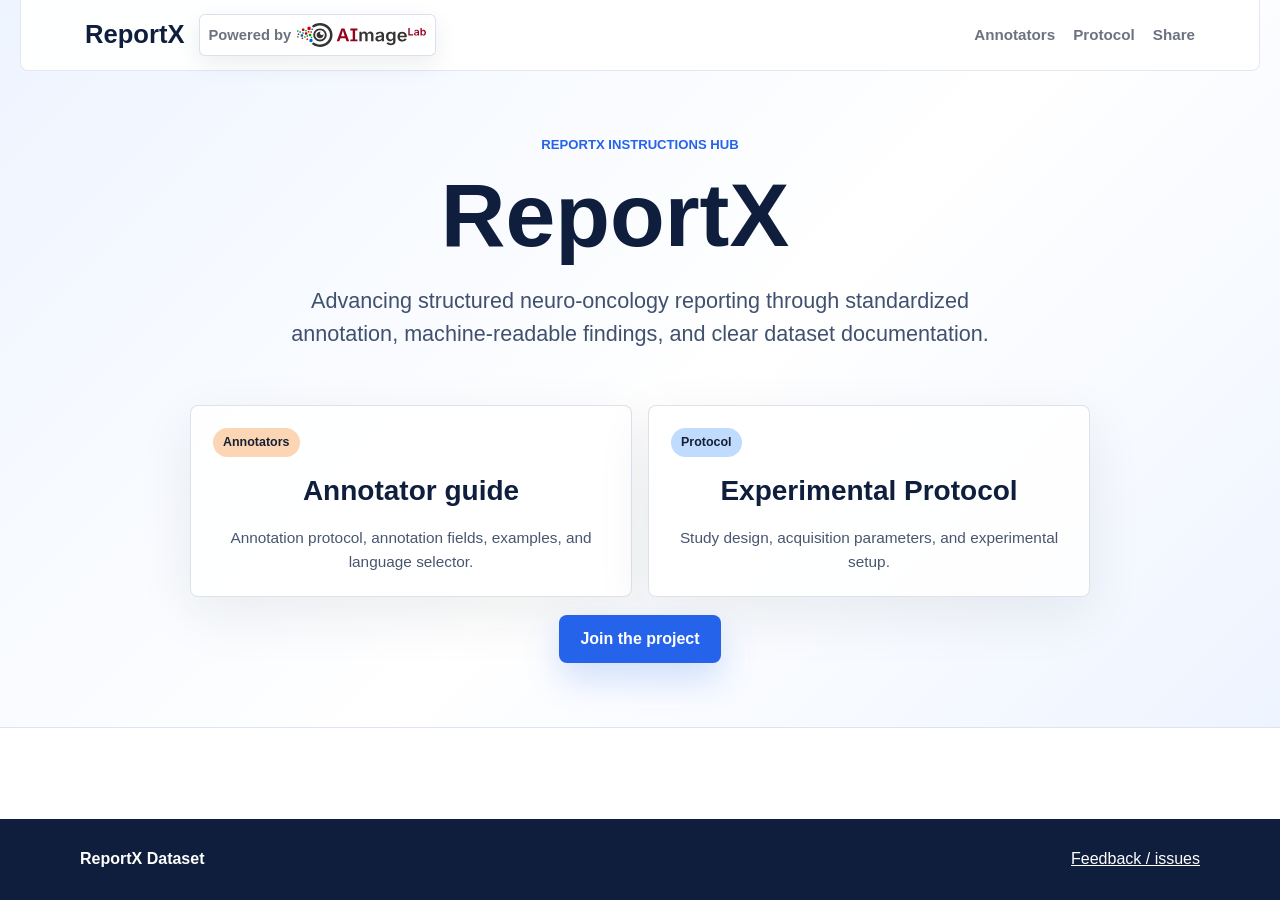
==== index.html @ 9350264a "minor fixes" ====
<!doctype html>
<html lang="en">
  <head>
    <meta charset="utf-8">
    <meta name="viewport" content="width=device-width, initial-scale=1">
    <title>ReportX Dataset Template</title>
    <meta
      name="description"
      content="Structured definition of ReportX dataset fields and annotation protocol."
    >
    <link rel="stylesheet" href="styles.css">
  </head>
  <body class="home">
    <header class="site-header">
      <nav class="topbar" aria-label="Primary navigation">
        <div class="brand-lockup">
          <a class="brand" href="index.html">ReportX</a>
          <a class="powered-by" href="https://aimagelab.unimore.it/" aria-label="Powered by AI Image Lab">
            <span>Powered by</span>
            <img src="assets/logo_full.svg" alt="AImageLab" class="aimagelab-logo">
          </a>
        </div>
        <div class="nav-links">
          <a href="clinicians.html">Annotators</a>
          <a href="#">Protocol</a>
          <button class="share-button" type="button" data-share-button>Share</button>
        </div>
      </nav>
      <section id="top" class="hero">
        <div class="hero-content">
          <div class="hero-copy">
            <p class="eyebrow">ReportX instructions hub</p>
          <h1>ReportX</h1>
          <p>
            Advancing structured neuro-oncology reporting through standardized
            annotation, machine-readable findings, and clear dataset documentation.
          </p>
            <div class="landing-links" aria-label="Documentation entry points">
              <a class="landing-card clinician-card" href="clinicians.html">
                <span class="card-kicker">Annotators</span>
                <strong>Annotator guide</strong>
                <span>Annotation protocol, annotation fields, examples, and language selector.</span>
              </a>
              <a class="landing-card protocol-card" href="#">
                <span class="card-kicker">Protocol</span>
                <strong>Experimental Protocol</strong>
                <span>Study design, acquisition parameters, and experimental setup.</span>
              </a>
            </div>
            <a class="join-button" href="join.html">Join the project</a>
          </div>
        </div>
      </section>
    </header>

    <main>
      <section id="dataset-release" class="section dataset-content">
        <div class="section-heading">
          <p class="eyebrow">Reference</p>
          <h2>Tumor Region Legend</h2>
        </div>
        <div class="table-wrap">
          <table>
            <thead>
              <tr>
                <th>Label</th>
                <th>Description</th>
              </tr>
            </thead>
            <tbody>
              <tr>
                <td><strong>ET</strong></td>
                <td>Enhancing Tumor</td>
              </tr>
              <tr>
                <td><strong>NETC</strong></td>
                <td>Non-Enhancing Tumor Core</td>
              </tr>
              <tr>
                <td><strong>ED</strong></td>
                <td>Edema</td>
              </tr>
              <tr>
                <td><strong>TC</strong></td>
                <td>Tumor Core, defined as ET + NETC</td>
              </tr>
              <tr>
                <td><strong>WT</strong></td>
                <td>Whole Tumor, defined as ET + NETC + ED</td>
              </tr>
            </tbody>
          </table>
        </div>
      </section>

      <section class="section dataset-content">
        <div class="section-heading">
          <p class="eyebrow">Template</p>
          <h2>Field Definitions</h2>
        </div>
        <div class="table-wrap wide-table">
          <table>
            <thead>
              <tr>
                <th>ID</th>
                <th>Name</th>
                <th>Description</th>
                <th>Assigned To</th>
              </tr>
            </thead>
            <tbody>
              <tr>
                <td>F001</td>
                <td>Tumor Center Region</td>
                <td>The tumor center is defined as the barycenter, or center of mass, of the TC region. The location of this point within the atlas is used to assign the corresponding anatomical region. To avoid cases in which the barycenter lies on a boundary, a spherical neighborhood with a radius equal to one tenth of the axial diameter is considered. The assigned region is then defined as the most prevalent region within this sphere.</td>
                <td><span class="badge machine">Machine</span></td>
              </tr>
              <tr>
                <td>F002</td>
                <td>Tumor Center Coordinates</td>
                <td>The coordinates of the barycenter are computed as the mean coordinates of all voxels in the TC region.</td>
                <td><span class="badge machine">Machine</span></td>
              </tr>
              <tr>
                <td>F003</td>
                <td>Side of Tumor Center</td>
                <td>Defined as the anatomical laterality of the tumor center based on the position of the TC barycenter relative to the brain midline, e.g., left, right, or midline.</td>
                <td><span class="badge machine">Machine</span><span class="badge clinician">Annotator</span></td>
              </tr>
              <tr>
                <td>F004</td>
                <td>Eloquent Brain Involvement</td>
                <td>Determined using the atlas, this field specifies which of the following eloquent functional areas are involved by the tumor: vision, motor, speech motor, and speech receptive.</td>
                <td><span class="badge machine">Machine</span></td>
              </tr>
              <tr>
                <td>F005</td>
                <td>Enhancement Quality</td>
                <td>Qualitative assessment of CET contrast enhancement, indicating whether enhancement is present and how pronounced it appears.</td>
                <td><span class="badge clinician">Annotator</span></td>
              </tr>
              <tr>
                <td>F006</td>
                <td>Proportion of ET</td>
                <td>Automatically derived from the segmentation mask using the formula: n. voxel<sub>ET</sub> / n. voxel<sub>WT</sub>.</td>
                <td><span class="badge machine">Machine</span></td>
              </tr>
              <tr>
                <td>F007</td>
                <td>Proportion of ED</td>
                <td>Automatically derived from the segmentation mask using the formula: n. voxel<sub>ED</sub> / n. voxel<sub>WT</sub>.</td>
                <td><span class="badge machine">Machine</span></td>
              </tr>
              <tr>
                <td>F008</td>
                <td>Proportion of NETC</td>
                <td>Automatically derived from the segmentation mask using the formula: n. voxel<sub>NETC</sub> / n. voxel<sub>WT</sub>.</td>
                <td><span class="badge machine">Machine</span></td>
              </tr>
              <tr>
                <td>F009</td>
                <td>Thickness of ET Margin</td>
                <td>Defined as the geometrically computed average thickness of the ET margin.</td>
                <td><span class="badge machine">Machine</span></td>
              </tr>
              <tr>
                <td>F010</td>
                <td>Definition of the Enhancing Margin</td>
                <td>Assesses whether most of the outer margin of the enhancement is well defined or poorly defined.</td>
                <td><span class="badge clinician">Annotator</span></td>
              </tr>
              <tr>
                <td>F011</td>
                <td>Definition of the Non-Enhancing Margin</td>
                <td>Assesses whether most of the outer margin of the non-enhancing component is well defined or poorly defined.</td>
                <td><span class="badge clinician">Annotator</span></td>
              </tr>
              <tr>
                <td>F012</td>
                <td>Intratumoral Hemorrhage</td>
                <td>Assesses whether intrinsic hemorrhage is visible anywhere in the tumor matrix.</td>
                <td><span class="badge clinician">Annotator</span></td>
              </tr>
              <tr>
                <td>F013</td>
                <td>TC Size</td>
                <td>Defined as the largest perpendicular cross-sectional diameters of the TC across the axial, sagittal, and coronal planes.</td>
                <td><span class="badge machine">Machine</span></td>
              </tr>
              <tr>
                <td>F014</td>
                <td>ED Size</td>
                <td>Defined as the largest perpendicular cross-sectional diameters of the ED across the axial, sagittal, and coronal planes.</td>
                <td><span class="badge machine">Machine</span></td>
              </tr>
              <tr>
                <td>F015</td>
                <td>Tumor Heterogeneity</td>
                <td>The degree of heterogeneity of the internal architecture of the tumor.</td>
                <td><span class="badge clinician">Annotator</span></td>
              </tr>
              <tr>
                <td>F016</td>
                <td>TC Affected Areas</td>
                <td>Determined using the atlas, this field specifies which brain regions are affected by the TC.</td>
                <td><span class="badge machine">Machine</span></td>
              </tr>
              <tr>
                <td>F017</td>
                <td>ED Affected Areas</td>
                <td>Determined using the atlas, this field specifies which brain regions are affected by the ED.</td>
                <td><span class="badge machine">Machine</span></td>
              </tr>
              <tr>
                <td>F018</td>
                <td>Number of Lesions</td>
                <td>Number of independent lesions observed in the brain.</td>
                <td><span class="badge machine">Machine</span><span class="badge clinician">Annotator</span></td>
              </tr>
              <tr>
                <td>F019</td>
                <td>Type of Lesion</td>
                <td>Categorical variable indicating the observed lesion type. Possible values: single, multicentric, or multifocal.</td>
                <td><span class="badge machine">Machine</span><span class="badge clinician">Annotator</span></td>
              </tr>
              <tr>
                <td>F020</td>
                <td>Ependymal Invasion</td>
                <td>Assesses whether the TC abuts any adjacent ependymal surface.</td>
                <td><span class="badge clinician">Annotator</span></td>
              </tr>
              <tr>
                <td>F021</td>
                <td>Depth of TC</td>
                <td>Determines the depth of the TC. Possible values: cortical, subcortical white matter, deep white matter and basal nuclei.</td>
                <td><span class="badge machine">Machine</span><span class="badge clinician">Annotator</span></td>
              </tr>
              <tr>
                <td>F022</td>
                <td>Tumor Center Macroarea</td>
                <td>The macroarea, or lobe, in which the barycenter lies, obtained using the atlas.</td>
                <td><span class="badge machine">Machine</span><span class="badge clinician">Annotator</span></td>
              </tr>
              <tr>
                <td>F023</td>
                <td>Midline Shift</td>
                <td>The shift of the midline caused by the tumor mass, in millimeters.</td>
                <td><span class="badge clinician">Annotator</span></td>
              </tr>
              <tr>
                <td>F024</td>
                <td>Tumor Shape</td>
                <td>The approximate shape of the tumor mass.</td>
                <td><span class="badge clinician">Annotator</span></td>
              </tr>
              <tr>
                <td>F025</td>
                <td>Tumor Origin</td>
                <td>Where the tumor originates, following the grades: Periventricular, Gyral, or Deep white matter.</td>
                <td><span class="badge clinician">Annotator</span></td>
              </tr>
              <tr>
                <td>F026</td>
                <td>Tumor Crosses Midline</td>
                <td>State whether the tumor crosses the midline.</td>
                <td><span class="badge clinician">Annotator</span></td>
              </tr>
              <tr>
                <td>F027</td>
                <td>Subject specific findings</td>
                <td>Any subject specific findings that do not fall under any predefined category.</td>
                <td><span class="badge clinician">Annotator</span></td>
              </tr>
            </tbody>
          </table>
        </div>
      </section>

      <section id="clinicians-en" class="section alt clinicians-en-content">
        <div class="section-heading">
          <p class="eyebrow">Annotator guide</p>
          <h2>Annotators Version in English</h2>
          <p>Free-text reporting instructions and annotator-facing fields translated from the Italian annotation guide.</p>
        </div>
        <div class="prose">
          <p>Reports should be compiled in <strong>free-text format</strong>, evaluating each relevant template field. Information that is not present should be omitted, avoiding explicit statements about the absence of findings or characteristics that are not described.</p>
          <p>During annotation, it is recommended to follow the same evaluation progression across cases to ensure consistency. Measurements should always be reported in millimeters. In cases with multiple lesions, the annotation protocol should be repeated for each lesion so that the reported information clearly refers to the correct lesion.</p>
        </div>
        <div class="table-wrap wide-table compact-guide">
          <table>
            <thead>
              <tr>
                <th>ID</th>
                <th>Field</th>
                <th>Clinical Meaning</th>
              </tr>
            </thead>
            <tbody>
              <tr>
                <td>F003</td>
                <td>Side of Tumor Center</td>
                <td>Anatomical laterality of the tumor center relative to the brain midline: left, right, or midline.</td>
              </tr>
              <tr>
                <td>F005</td>
                <td>Enhancement Quality</td>
                <td>Qualitative assessment of CET contrast enhancement, including whether it is present and how pronounced it appears.</td>
              </tr>
              <tr>
                <td>F010</td>
                <td>Definition of the Enhancing Margin</td>
                <td>Whether most of the outer enhancing margin is well defined or poorly defined.</td>
              </tr>
              <tr>
                <td>F011</td>
                <td>Definition of the Non-Enhancing Margin</td>
                <td>Whether most of the outer non-enhancing component margin is well defined or poorly defined.</td>
              </tr>
              <tr>
                <td>F012</td>
                <td>Intratumoral Hemorrhage</td>
                <td>Whether intrinsic hemorrhage is visible anywhere in the tumor matrix.</td>
              </tr>
              <tr>
                <td>F015</td>
                <td>Tumor Heterogeneity</td>
                <td>Degree of heterogeneity of the tumor internal architecture.</td>
              </tr>
              <tr>
                <td>F018</td>
                <td>Number of Lesions</td>
                <td>Number of independent lesions observed in the brain.</td>
              </tr>
              <tr>
                <td>F019</td>
                <td>Type of Lesion</td>
                <td>Categorical lesion type: single, multicentric, or multifocal.</td>
              </tr>
              <tr>
                <td>F020</td>
                <td>Ependymal Invasion</td>
                <td>Whether the TC abuts an adjacent ependymal surface.</td>
              </tr>
              <tr>
                <td>F021</td>
                <td>Depth of TC</td>
                <td>Possible values: cortical, subcortical white matter, deep white matter, and basal nuclei.</td>
              </tr>
              <tr>
                <td>F022</td>
                <td>Tumor Center Macroarea</td>
                <td>The macroarea or lobe in which the barycenter lies.</td>
              </tr>
              <tr>
                <td>F023</td>
                <td>Midline Shift</td>
                <td>Shift of the midline caused by the tumor mass, reported in millimeters.</td>
              </tr>
              <tr>
                <td>F024</td>
                <td>Tumor Shape</td>
                <td>Approximate shape of the tumor mass.</td>
              </tr>
              <tr>
                <td>F025</td>
                <td>Tumor Origin</td>
                <td>Likely origin category: periventricular, gyral, or deep white matter.</td>
              </tr>
              <tr>
                <td>F026</td>
                <td>Tumor Crosses Midline</td>
                <td>Whether the tumor crosses the midline.</td>
              </tr>
              <tr>
                <td>F027</td>
                <td>Subject-Specific Findings</td>
                <td>Any subject-specific finding that does not fall under a predefined category.</td>
              </tr>
            </tbody>
          </table>
        </div>
      </section>

      <section id="clinicians-it" class="section clinicians-it-content">
        <div class="section-heading">
          <p class="eyebrow">Versione italiana</p>
          <h2>Template del Dataset ReportX</h2>
          <p>Definizione strutturata dei campi del dataset per la refertazione su ToothFairy4M.</p>
        </div>

        <div class="table-wrap">
          <table>
            <thead>
              <tr>
                <th>Etichetta</th>
                <th>Descrizione</th>
              </tr>
            </thead>
            <tbody>
              <tr>
                <td><strong>ET</strong></td>
                <td>Enhancing Tumor</td>
              </tr>
              <tr>
                <td><strong>NETC</strong></td>
                <td>Non-Enhancing Tumor Core</td>
              </tr>
              <tr>
                <td><strong>ED</strong></td>
                <td>Edema</td>
              </tr>
              <tr>
                <td><strong>TC</strong></td>
                <td>Tumor Core, definito come ET + NETC</td>
              </tr>
              <tr>
                <td><strong>WT</strong></td>
                <td>Whole Tumor, definito come ET + NETC + ED</td>
              </tr>
            </tbody>
          </table>
        </div>
      </section>

      <section class="section clinicians-it-content">
        <div class="section-heading">
          <p class="eyebrow">Campi di annotazione</p>
          <h2>Definizione dei Campi</h2>
        </div>
        <div class="field-grid">
          <article class="field-item">
            <div>
              <span class="field-id">F003</span>
              <h3>Lato del Centro del Tumore</h3>
              <p>Definito come la lateralità anatomica del centro del tumore in base alla posizione del baricentro del TC rispetto alla linea mediana del cervello, ad esempio sinistra, destra o linea mediana.</p>
            </div>
            <div class="image-placeholder">F003_lateralita_tumore</div>
          </article>
          <article class="field-item">
            <div>
              <span class="field-id">F005</span>
              <h3>Qualità dell'Enhancement</h3>
              <p>Valutazione qualitativa dell'enhancement del contrasto CET, indicando se l'enhancement è presente e quanto appare pronunciato.</p>
            </div>
            <div class="image-placeholder">F005_qualita_enhancement</div>
          </article>
          <article class="field-item">
            <div>
              <span class="field-id">F010</span>
              <h3>Definizione del Margine Enhancing</h3>
              <p>Valuta se la maggior parte del margine esterno dell'enhancement è ben definita o scarsamente definita.</p>
            </div>
            <div class="image-placeholder">F010_margine_enhancing</div>
          </article>
          <article class="field-item">
            <div>
              <span class="field-id">F011</span>
              <h3>Definizione del Margine Non-Enhancing</h3>
              <p>Valuta se la maggior parte del margine esterno della componente non-enhancing è ben definita o scarsamente definita.</p>
            </div>
            <div class="image-placeholder">F011_margine_non_enhancing</div>
          </article>
          <article class="field-item">
            <div>
              <span class="field-id">F012</span>
              <h3>Emorragia Intratumorale</h3>
              <p>Valuta se un'emorragia intrinseca è visibile in qualsiasi punto della matrice tumorale.</p>
            </div>
            <div class="image-placeholder">F012_emorragia_intratumorale</div>
          </article>
          <article class="field-item">
            <div>
              <span class="field-id">F015</span>
              <h3>Eterogeneità del Tumore</h3>
              <p>Il grado di eterogeneità dell'architettura interna del tumore.</p>
            </div>
            <div class="image-placeholder">F015_eterogeneita_tumore</div>
          </article>
          <article class="field-item">
            <div>
              <span class="field-id">F018</span>
              <h3>Numero di Lesioni</h3>
              <p>Numero di lesioni indipendenti osservate nel cervello.</p>
            </div>
            <div class="image-placeholder">F018_numero_lesioni</div>
          </article>
          <article class="field-item">
            <div>
              <span class="field-id">F019</span>
              <h3>Tipo di Lesione</h3>
              <p>Variabile categorica che indica il tipo di lesione osservata. Valori possibili: singola, multicentrica o multifocale.</p>
            </div>
            <div class="image-placeholder">F019_tipo_lesione</div>
          </article>
          <article class="field-item">
            <div>
              <span class="field-id">F020</span>
              <h3>Invasione Ependimale</h3>
              <p>Valuta se il TC è a contatto con una superficie ependimale adiacente.</p>
            </div>
            <div class="image-placeholder">F020_invasione_ependimale</div>
          </article>
          <article class="field-item">
            <div>
              <span class="field-id">F021</span>
              <h3>Profondità del TC</h3>
              <p>Determina la profondità del TC. Valori possibili: corticale, sostanza bianca sottocorticale, sostanza bianca profonda e nuclei della base.</p>
            </div>
            <div class="image-placeholder">F021_profondita_tc</div>
          </article>
          <article class="field-item">
            <div>
              <span class="field-id">F022</span>
              <h3>Macroarea del Centro del Tumore</h3>
              <p>La macroarea, o lobo, in cui ricade il baricentro, ottenuta utilizzando l'atlante.</p>
            </div>
            <div class="image-placeholder">F022_macroarea_centro</div>
          </article>
          <article class="field-item">
            <div>
              <span class="field-id">F023</span>
              <h3>Spostamento della Linea Mediana</h3>
              <p>Lo spostamento della linea mediana causato dalla massa tumorale, in millimetri.</p>
            </div>
            <div class="image-placeholder">F023_spostamento_linea_mediana</div>
          </article>
          <article class="field-item">
            <div>
              <span class="field-id">F024</span>
              <h3>Forma del Tumore</h3>
              <p>La forma approssimativa della massa tumorale.</p>
            </div>
            <div class="image-placeholder">F024_forma_tumore</div>
          </article>
          <article class="field-item">
            <div>
              <span class="field-id">F025</span>
              <h3>Origine del Tumore</h3>
              <p>Dove origina il tumore, secondo le categorie: Periventricolare, Girale, Sostanza bianca profonda.</p>
            </div>
            <div class="image-placeholder">F025_origine_tumore</div>
          </article>
          <article class="field-item">
            <div>
              <span class="field-id">F026</span>
              <h3>Il Tumore Attraversa la Linea Mediana</h3>
              <p>Indica se il tumore attraversa la linea mediana.</p>
            </div>
            <div class="image-placeholder">F026_crossing_linea_mediana</div>
          </article>
          <article class="field-item">
            <div>
              <span class="field-id">F027</span>
              <h3>Reperti Specifici del Soggetto</h3>
              <p>Qualsiasi reperto specifico del soggetto che non rientra in alcuna categoria predefinita.</p>
            </div>
            <div class="image-placeholder">F027_reperti_specifici</div>
          </article>
        </div>
      </section>

      <section id="protocol" class="section alt clinicians-it-content">
        <div class="section-heading">
          <p class="eyebrow">Annotazione</p>
          <h2>Protocollo di Annotazione</h2>
        </div>
        <div class="prose">
          <p>I referti vanno compilati in <strong>formato testuale libero</strong>, valutando ciascun campo del template. Le informazioni non presenti devono essere omesse, <strong>evitando di riportare esplicitamente l'assenza di reperti o caratteristiche non descritte.</strong></p>
          <p>Durante l'annotazione è consigliabile seguire sempre la stessa progressione di valutazione, così da garantire coerenza tra i diversi casi. Le misure vanno sempre riportate in millimetri.</p>
          <p>In caso di lesioni multiple, il protocollo di annotazione deve essere ripetuto per ciascuna lesione, in modo da rendere sempre chiaro a quale lesione si riferiscono le informazioni riportate.</p>
        </div>
      </section>

      <section class="section clinicians-it-content">
        <div class="section-heading">
          <p class="eyebrow">Classificazione</p>
          <h2>Multifocale, Multicentrico, Singolo</h2>
          <p>Nel protocollo sono definiti criteri specifici e oggettivi per classificare una lesione come singola, multifocale o multicentrica. ED è indicato in rosso, NETC in verde ed ET in blu.</p>
        </div>
        <div class="tumor-grid" aria-label="Tumor classification diagrams">
          <figure>
            <div class="tumor-diagram single">
              <span class="ed"></span>
              <span class="netc"></span>
              <span class="et"></span>
            </div>
            <figcaption>Tumore singolo</figcaption>
          </figure>
          <figure>
            <div class="tumor-diagram multicentric">
              <span class="ed one"></span>
              <span class="ed two"></span>
              <span class="netc one"></span>
              <span class="netc two"></span>
              <span class="et one"></span>
              <span class="et two"></span>
            </div>
            <figcaption>Tumore multicentrico</figcaption>
          </figure>
          <figure>
            <div class="tumor-diagram multifocal">
              <span class="ed"></span>
              <span class="netc one"></span>
              <span class="netc two"></span>
              <span class="et one"></span>
              <span class="et two"></span>
            </div>
            <figcaption>Tumore multifocale</figcaption>
          </figure>
          <figure>
            <div class="tumor-diagram mixed">
              <span class="ed one"></span>
              <span class="ed two"></span>
              <span class="netc one"></span>
              <span class="netc two"></span>
              <span class="netc three"></span>
              <span class="et one"></span>
              <span class="et two"></span>
              <span class="et three"></span>
            </div>
            <figcaption>Tumore multicentrico con un centro singolo e uno multifocale</figcaption>
          </figure>
        </div>
        <p class="legend-note">Definiamo come multicentrica una lesione in cui i corrispettivi ED sono separati, mentre multifocale nel caso non lo fossero.</p>
      </section>

      <section id="example" class="section alt clinicians-it-content">
        <div class="section-heading">
          <p class="eyebrow">Esempio</p>
          <h2>Esempio di Referto Originale</h2>
          <p>Il referto di esempio rappresenta il modello da seguire per la compilazione.</p>
        </div>
        <blockquote class="report">
          <p>In sede parasagittale destra, in corrispondenza della regione cingolata posteriore/precuneale a prevalente interessamento cortico-sottocorticale, si documenta una singola formazione espansiva intrassiale a morfologia ovalare, a segnale disomogeneamente ipointenso in T1 e iperintenso in T2.</p>
          <p>La lesione presenta componente centrale necrotica e orletto solido periferico con enhancement disomogeneo post-contrastografico, in parte lineare e in parte nodulare, intenso. Si associa enhancement piale.</p>
          <p>È riferito marginale interessamento della porzione posteriore del corpo calloso in sede destra da parte del core tumorale. Le alterazioni iperintense in T2/FLAIR perilesionali, estese alla sostanza bianca profonda dei lobi parietale e occipitale destri, si propagano inoltre nel corpo calloso, tratto posteriore e medio in sede destra, con minimo sconfinamento controlaterale a sinistra a livello del corpo calloso posteriore.</p>
          <p>La massa determina effetto espansivo con obliterazione degli spazi liquorali periencefalici in sede occipito-parietale posteriore destra e compressione del trigono, del corno occipitale e della porzione posteriore del corpo del ventricolo laterale destro. Si associa deviazione della linea mediana, setto pellucido, di circa 2 mm verso sinistra. Il ventricolo laterale sinistro presenta morfovolumetria conservata; III e IV ventricolo regolari. Non segni di erniazione.</p>
          <p>Coesiste importante quadro di sofferenza microangiopatica cronica biemisferica.</p>
        </blockquote>
      </section>

      <section class="section clinicians-it-content">
        <div class="section-heading">
          <p class="eyebrow">Mapping</p>
          <h2>Referto Scomposto secondo il Template</h2>
          <p>Questa scomposizione mostra come ciascun campo del template trovi una corrispondenza nel testo libero.</p>
        </div>
        <div class="table-wrap wide-table">
          <table>
            <thead>
              <tr>
                <th>ID</th>
                <th>Campo</th>
                <th>Finding</th>
              </tr>
            </thead>
            <tbody>
              <tr>
                <td>F003</td>
                <td>Lato del Centro del Tumore</td>
                <td>"In sede parasagittale destra", "regione cingolata posteriore/precuneale" e "parietale e occipitale destri".</td>
              </tr>
              <tr>
                <td>F005</td>
                <td>Qualità dell'Enhancement</td>
                <td>"enhancement disomogeneo post-contrastografico, in parte lineare e in parte nodulare, intenso".</td>
              </tr>
              <tr>
                <td>F010</td>
                <td>Definizione del Margine Enhancing</td>
                <td>"orletto solido periferico con enhancement disomogeneo post-contrastografico".</td>
              </tr>
              <tr>
                <td>F011</td>
                <td>Definizione del Margine Non-Enhancing</td>
                <td>Assente nel referto, in quanto non ben definito.</td>
              </tr>
              <tr>
                <td>F012</td>
                <td>Emorragia Intratumorale</td>
                <td>Assente nel referto.</td>
              </tr>
              <tr>
                <td>F015</td>
                <td>Eterogeneità del Tumore</td>
                <td>"segnale disomogeneamente ipointenso in T1", "componente centrale necrotica" e "orletto solido periferico".</td>
              </tr>
              <tr>
                <td>F018</td>
                <td>Numero di Lesioni</td>
                <td>Una sola lesione: "si documenta una singola formazione espansiva".</td>
              </tr>
              <tr>
                <td>F019</td>
                <td>Tipo di Lesione</td>
                <td>Singola: "si documenta una singola formazione espansiva".</td>
              </tr>
              <tr>
                <td>F020</td>
                <td>Invasione Ependimale</td>
                <td>Assente nel referto.</td>
              </tr>
              <tr>
                <td>F021</td>
                <td>Profondità del TC</td>
                <td>"a prevalente interessamento cortico-sottocorticale".</td>
              </tr>
              <tr>
                <td>F022</td>
                <td>Macroarea del Centro del Tumore</td>
                <td>"regione cingolata posteriore/precuneale" e "sede occipito-parietale posteriore destra".</td>
              </tr>
              <tr>
                <td>F023</td>
                <td>Spostamento della Linea Mediana</td>
                <td>"deviazione della linea mediana, setto pellucido, di circa 2 mm verso sinistra".</td>
              </tr>
              <tr>
                <td>F024</td>
                <td>Forma del Tumore</td>
                <td>"formazione espansiva intrassiale a morfologia ovalare".</td>
              </tr>
              <tr>
                <td>F025</td>
                <td>Origine del Tumore</td>
                <td>Probabile origine girale/cortico-sottocorticale. Evidenza testuale: "regione cingolata posteriore/precuneale a prevalente interessamento cortico-sottocorticale".</td>
              </tr>
              <tr>
                <td>F026</td>
                <td>Il Tumore Attraversa la Linea Mediana</td>
                <td>"minimo sconfinamento controlaterale a sinistra a livello del corpo calloso posteriore".</td>
              </tr>
              <tr>
                <td>F027</td>
                <td>Reperti Specifici del Soggetto</td>
                <td>"Si associa enhancement piale", "marginale interessamento della porzione posteriore del corpo calloso", "effetto espansivo con obliterazione degli spazi liquorali periencefalici" e "importante quadro di sofferenza microangiopatica cronica biemisferica".</td>
              </tr>
            </tbody>
          </table>
        </div>
      </section>

      <section class="section alt clinicians-it-content">
        <div class="section-heading">
          <p class="eyebrow">Piattaforma</p>
          <h2>Utilizzo della piattaforma ToothFairy4M</h2>
        </div>
        <div class="prose">
          <p>Lorem ipsum dolor sit amet, consectetur adipiscing elit, sed do eiusmod tempor incidunt ut labore et dolore magna aliqua. Ut enim ad minim veniam, quis nostrum exercitationem ullamco laboriosam, nisi ut aliquid ex ea commodi consequatur.</p>
        </div>
      </section>
    </main>

    <footer class="footer">
      <p>ReportX Dataset</p>
      <div class="footer-links">
        <a href="feedback.html">Feedback / issues</a>
      </div>
    </footer>
    <script src="site.js"></script>
  </body>
</html>
---- styles.css ----
@import url('https://rsms.me/inter/inter.css');

:root {
  --primary: #2563eb;
  --dark: #0f1e3d;
  --aimagelab-red: #f04e22;
  --muted: #6b7280;
  --light: #eff4ff;
  --paper: #ffffff;
  --ink: #0f1e3d;
  --clinician: #fcd5b5;
  --machine: #c8e6c9;
  --line: #dbe4f5;
  --ed: #ef4444;
  --netc: #22c55e;
  --et: #2563eb;
}

* {
  box-sizing: border-box;
}

html {
  scroll-behavior: smooth;
}

body {
  margin: 0;
  padding-bottom: 80px;
  color: var(--ink);
  background: var(--paper);
  font-family: "Inter", Arial, Helvetica, sans-serif;
  font-feature-settings: 'liga' 1, 'calt' 1, 'ss04' 1;
  line-height: 1.55;
}

a {
  color: inherit;
}

.site-header {
  background: linear-gradient(135deg, #eef4ff 0%, #ffffff 55%, #eef4ff 100%);
  border-bottom: 1px solid var(--line);
}

.topbar {
  position: sticky;
  top: 0;
  z-index: 10;
  display: flex;
  align-items: center;
  justify-content: space-between;
  gap: 24px;
  min-height: 64px;
  padding: 14px clamp(20px, 5vw, 72px);
  width: min(1280px, calc(100% - 40px));
  margin: 0 auto;
  background: rgba(255, 255, 255, 0.92);
  border-bottom: 1px solid rgba(216, 222, 234, 0.72);
  border-right: 1px solid rgba(216, 222, 234, 0.72);
  border-left: 1px solid rgba(216, 222, 234, 0.72);
  border-radius: 0 0 8px 8px;
  backdrop-filter: blur(14px);
}

.brand {
  color: var(--dark);
  font-size: clamp(1.45rem, 2vw, 2rem);
  font-weight: 800;
  line-height: 1;
  text-decoration: none;
}

.brand-lockup {
  display: flex;
  align-items: center;
  gap: 14px;
  min-width: 0;
  flex-wrap: nowrap;
}

.nav-links {
  display: flex;
  flex-wrap: wrap;
  justify-content: flex-end;
  gap: 8px 18px;
  color: var(--muted);
  font-size: 0.95rem;
  font-weight: 700;
}

.nav-links a {
  text-decoration: none;
}

.nav-links a:hover,
.share-button:hover {
  color: var(--primary);
}

.share-button {
  appearance: none;
  padding: 0;
  border: 0;
  color: inherit;
  background: transparent;
  font: inherit;
  font-weight: 700;
  cursor: pointer;
}

.hero {
  display: grid;
  align-items: center;
  justify-items: center;
  min-height: auto;
  padding: clamp(32px, 5vw, 64px) clamp(20px, 5vw, 72px);
}

.hero-content {
  display: grid;
  grid-template-columns: minmax(0, 1fr);
  gap: clamp(28px, 5vw, 72px);
  align-items: center;
  justify-items: center;
  width: min(1240px, 100%);
  text-align: center;
}

.hero-copy {
  width: min(900px, 100%);
}

.eyebrow {
  margin: 0 0 10px;
  color: var(--primary);
  font-size: 0.82rem;
  font-weight: 800;
  letter-spacing: 0;
  text-transform: uppercase;
}

h1,
h2,
h3 {
  margin: 0;
  color: var(--dark);
  line-height: 1.12;
}

h1 {
  max-width: 850px;
  font-size: clamp(2.6rem, 7vw, 5.8rem);
}

h2 {
  font-size: clamp(1.8rem, 4vw, 3rem);
}

h3 {
  font-size: 1.08rem;
}

.hero p:not(.eyebrow) {
  max-width: 760px;
  margin: 18px auto 0;
  color: #40516f;
  font-size: clamp(1.05rem, 2vw, 1.35rem);
}

.landing-links {
  display: grid;
  grid-template-columns: repeat(2, minmax(0, 1fr));
  gap: 16px;
  margin-top: clamp(32px, 5vw, 54px);
}

.landing-card {
  display: flex;
  flex-direction: column;
  min-height: 190px;
  padding: 22px;
  border: 1px solid rgba(55, 77, 129, 0.16);
  border-radius: 8px;
  text-decoration: none;
  background: rgba(255, 255, 255, 0.82);
  box-shadow: 0 18px 55px rgba(23, 32, 51, 0.08);
  transition: transform 160ms ease, border-color 160ms ease, box-shadow 160ms ease;
}

.landing-card:hover {
  transform: translateY(-4px);
  border-color: rgba(37, 99, 235, 0.42);
  box-shadow: 0 24px 70px rgba(23, 32, 51, 0.13);
}

.landing-card strong {
  margin-top: 18px;
  color: var(--dark);
  font-size: clamp(1.25rem, 2.4vw, 1.75rem);
  line-height: 1.12;
}

.landing-card span:last-child {
  margin-top: auto;
  padding-top: 20px;
  color: #48566f;
  font-size: 0.96rem;
}

.join-button {
  display: inline-flex;
  align-items: center;
  justify-content: center;
  min-height: 48px;
  margin-top: 18px;
  padding: 0 20px;
  border: 1px solid rgba(37, 99, 235, 0.32);
  border-radius: 8px;
  color: #ffffff;
  background: var(--primary);
  font-weight: 800;
  text-decoration: none;
  box-shadow: 0 16px 36px rgba(37, 99, 235, 0.2);
  transition: transform 160ms ease, box-shadow 160ms ease;
}

.join-button:hover {
  transform: translateY(-2px);
  box-shadow: 0 20px 44px rgba(37, 99, 235, 0.26);
}

.card-kicker {
  width: fit-content;
  padding: 5px 10px;
  border-radius: 999px;
  color: #172033;
  font-size: 0.78rem;
  font-weight: 800;
}

.dataset-card .card-kicker {
  background: #bfdbfe;
}

.clinician-card .card-kicker {
  background: var(--clinician);
}

.english-card .card-kicker {
  background: var(--machine);
}

.protocol-card .card-kicker {
  background: #bfdbfe;
}

.powered-by {
  display: flex;
  align-items: center;
  gap: 6px;
  width: fit-content;
  max-width: 100%;
  min-height: 42px;
  padding: 5px 9px;
  border: 1px solid rgba(216, 222, 234, 0.9);
  border-radius: 6px;
  background: #ffffff;
  box-shadow: 0 8px 24px rgba(23, 32, 51, 0.08);
  text-decoration: none;
  transition: border-color 160ms ease, box-shadow 160ms ease;
}

.powered-by:hover {
  border-color: rgba(37, 99, 235, 0.42);
  box-shadow: 0 12px 30px rgba(23, 32, 51, 0.12);
}

.powered-by span {
  color: var(--muted);
  font-size: 0.92rem;
  font-weight: 800;
  text-transform: none;
  white-space: nowrap;
}

.aimagelab-logo {
  height: clamp(1.35rem, 1.95vw, 1.8rem);
  width: auto;
  display: block;
}

.aimagelab-wordmark {
  display: inline-flex;
  align-items: center;
  color: #1f2937;
  font-family: "Inter", Arial, Helvetica, sans-serif;
  font-size: clamp(1.35rem, 1.95vw, 1.8rem);
  font-weight: 800;
  letter-spacing: 0;
  line-height: 1;
  text-transform: none;
  white-space: nowrap;
}

.aimagelab-wordmark .ai-part {
  color: var(--aimagelab-red);
}

.aimagelab-wordmark .mage-part {
  color: #2f3136;
}

.aimagelab-wordmark .lab-part {
  color: var(--aimagelab-red);
}

.section {
  padding: clamp(44px, 7vw, 88px) clamp(20px, 5vw, 72px);
}

.section > * {
  width: min(1120px, 100%);
  margin-right: auto;
  margin-left: auto;
}

.section.alt {
  background: var(--light);
}

body.home main,
body.page-dataset .hero,
body.page-clinicians .hero,
body.page-clinicians .dataset-content,
body.page-dataset .clinicians-it-content,
body.page-dataset .clinicians-en-content,
body.page-dataset .language-panel {
  display: none;
}

.language-panel {
  padding-bottom: 20px;
  text-align: center;
}

.language-panel h1 {
  font-size: clamp(2rem, 4vw, 3.4rem);
}

.language-panel .section-heading {
  margin-right: auto;
  margin-left: auto;
}

.language-switch {
  display: inline-grid;
  grid-template-columns: repeat(2, minmax(120px, 1fr));
  gap: 4px;
  margin-right: auto;
  margin-left: auto;
  padding: 4px;
  border: 1px solid var(--line);
  border-radius: 999px;
  background: #ffffff;
}

.lang-radio {
  position: absolute;
  width: 1px;
  height: 1px;
  overflow: hidden;
  clip: rect(0 0 0 0);
}

.language-switch label {
  display: grid;
  place-items: center;
  min-height: 42px;
  padding: 0 18px;
  border-radius: 999px;
  color: var(--muted);
  font-weight: 800;
  cursor: pointer;
}

#lang-it:checked + label,
#lang-en:checked + label {
  color: #ffffff;
  background: var(--dark);
}

body.page-clinicians[data-lang="it"] .clinicians-en-content,
body.page-clinicians[data-lang="en"] .clinicians-it-content {
  display: none;
}

body.page-clinicians[data-lang="it"] .lang-copy-en,
body.page-clinicians[data-lang="en"] .lang-copy-it {
  display: none;
}

.section-heading {
  max-width: 940px;
  margin-bottom: 24px;
}

.section-heading p:not(.eyebrow) {
  max-width: 840px;
  margin: 14px 0 0;
  color: #48566f;
}

.table-wrap {
  overflow-x: auto;
  border: 1px solid var(--line);
  border-radius: 8px;
  background: var(--paper);
}

table {
  width: 100%;
  min-width: 680px;
  border-collapse: collapse;
}

.wide-table table {
  min-width: 980px;
}

.compact-guide {
  margin-top: 26px;
}

th,
td {
  padding: 14px 16px;
  text-align: left;
  vertical-align: top;
  border-bottom: 1px solid var(--line);
}

th {
  color: #ffffff;
  background: var(--dark);
  font-size: 0.9rem;
}

tbody tr:nth-child(even) {
  background: var(--light);
}

td:first-child {
  color: var(--primary);
  font-weight: 800;
  white-space: nowrap;
}

.badge {
  display: inline-flex;
  align-items: center;
  min-height: 24px;
  margin: 0 4px 4px 0;
  padding: 3px 8px;
  border-radius: 999px;
  color: #1f2937;
  font-size: 0.75rem;
  font-weight: 800;
  white-space: nowrap;
}

.badge.machine {
  background: var(--machine);
}

.badge.clinician {
  background: var(--clinician);
}

.field-grid {
  display: grid;
  grid-template-columns: 1fr;
  gap: 18px;
}

.field-item {
  display: grid;
  grid-template-columns: minmax(0, 1fr) minmax(180px, 28%);
  gap: 18px;
  align-items: stretch;
  padding: 18px;
  border: 1px solid var(--line);
  border-radius: 8px;
  background: #ffffff;
}

.field-id {
  display: inline-block;
  margin-bottom: 9px;
  color: var(--primary);
  font-size: 0.82rem;
  font-weight: 800;
}

.field-item p {
  margin: 10px 0 0;
  color: #48566f;
  font-size: 0.95rem;
}

.image-placeholder {
  display: grid;
  place-items: center;
  min-height: 142px;
  padding: 12px;
  border: 1px dashed #9aa7bd;
  border-radius: 6px;
  color: #667085;
  background:
    linear-gradient(135deg, rgba(37, 99, 235, 0.08), rgba(34, 197, 94, 0.08)),
    #f8fafc;
  font-family: "Courier New", Courier, monospace;
  font-size: 0.78rem;
  text-align: center;
  word-break: break-word;
}

.prose {
  max-width: 940px;
  color: #354159;
  font-size: 1.05rem;
}

.prose p {
  margin: 0 0 16px;
}

.feedback-note {
  max-width: 940px;
  margin: 22px auto 0;
  padding: 14px 16px;
  border: 1px solid var(--line);
  border-radius: 8px;
  color: #354159;
  background: #ffffff;
  font-weight: 700;
}

.feedback-note a {
  color: var(--primary);
}

.join-section {
  min-height: calc(100vh - 180px);
  display: grid;
  align-items: center;
}

.join-panel {
  max-width: 760px;
  padding: clamp(28px, 5vw, 52px);
  border: 1px solid var(--line);
  border-radius: 8px;
  background: #ffffff;
  box-shadow: 0 22px 70px rgba(23, 32, 51, 0.1);
  text-align: center;
}

.join-panel p:not(.eyebrow) {
  margin: 18px auto 0;
  max-width: 600px;
  color: #48566f;
  font-size: 1.1rem;
}

.join-mail {
  display: inline-flex;
  margin-top: 24px;
  color: var(--primary);
  font-size: 1.05rem;
  font-weight: 800;
}

.tumor-grid {
  display: grid;
  grid-template-columns: repeat(4, minmax(0, 1fr));
  gap: 18px;
}

figure {
  margin: 0;
  text-align: center;
}

figcaption {
  margin-top: 12px;
  color: var(--dark);
  font-weight: 800;
}

.tumor-diagram {
  position: relative;
  width: min(220px, 100%);
  aspect-ratio: 1;
  margin: 0 auto;
  overflow: hidden;
  border: 2px solid var(--dark);
  border-radius: 50%;
  background:
    radial-gradient(circle at 50% 52%, rgba(55, 77, 129, 0.12) 0 28%, transparent 29%),
    #f8fafc;
}

.tumor-diagram span {
  position: absolute;
  display: block;
  border-radius: 999px;
}

.tumor-diagram .ed {
  background: color-mix(in srgb, var(--ed) 78%, white);
}

.tumor-diagram .netc {
  background: color-mix(in srgb, var(--et) 76%, white);
}

.tumor-diagram .et {
  background: color-mix(in srgb, var(--netc) 76%, white);
}

.single .ed {
  inset: 22% 20% 20% 18%;
}

.single .netc {
  inset: 36% 34% 32% 32%;
}

.single .et {
  inset: 43% 42% 42% 43%;
}

.multicentric .ed.one {
  width: 32%;
  height: 32%;
  left: 18%;
  top: 26%;
}

.multicentric .ed.two {
  width: 34%;
  height: 34%;
  right: 15%;
  bottom: 22%;
}

.multicentric .netc.one,
.multicentric .et.one {
  width: 14%;
  height: 14%;
  left: 27%;
  top: 35%;
}

.multicentric .netc.two,
.multicentric .et.two {
  width: 14%;
  height: 14%;
  right: 25%;
  bottom: 32%;
}

.multicentric .et.one,
.multicentric .et.two {
  transform: scale(0.55);
}

.multifocal .ed {
  inset: 22% 13% 22% 15%;
}

.multifocal .netc.one {
  width: 18%;
  height: 18%;
  left: 31%;
  top: 36%;
}

.multifocal .netc.two {
  width: 18%;
  height: 18%;
  right: 26%;
  bottom: 35%;
}

.multifocal .et.one,
.multifocal .et.two {
  width: 10%;
  height: 10%;
}

.multifocal .et.one {
  left: 35%;
  top: 40%;
}

.multifocal .et.two {
  right: 30%;
  bottom: 39%;
}

.mixed .ed.one {
  width: 30%;
  height: 30%;
  left: 14%;
  top: 30%;
}

.mixed .ed.two {
  width: 42%;
  height: 42%;
  right: 11%;
  bottom: 20%;
}

.mixed .netc.one {
  width: 13%;
  height: 13%;
  left: 23%;
  top: 39%;
}

.mixed .netc.two {
  width: 14%;
  height: 14%;
  right: 28%;
  bottom: 37%;
}

.mixed .netc.three {
  width: 13%;
  height: 13%;
  right: 18%;
  bottom: 26%;
}

.mixed .et {
  width: 8%;
  height: 8%;
}

.mixed .et.one {
  left: 26%;
  top: 42%;
}

.mixed .et.two {
  right: 31%;
  bottom: 40%;
}

.mixed .et.three {
  right: 21%;
  bottom: 29%;
}

.legend-note {
  max-width: 850px;
  margin: 24px auto 0;
  color: #48566f;
  text-align: center;
}

.example-layout {
  display: grid;
  grid-template-columns: minmax(0, 1.08fr) minmax(320px, 0.92fr);
  gap: 22px;
  align-items: start;
}

.scan-grid {
  display: grid;
  grid-template-columns: repeat(2, minmax(0, 1fr));
  gap: 12px;
}

.scan-grid figure {
  overflow: hidden;
  border: 1px solid var(--line);
  border-radius: 8px;
  background: #ffffff;
  box-shadow: 0 16px 44px rgba(23, 32, 51, 0.08);
}

.scan-grid img {
  display: block;
  width: 100%;
  aspect-ratio: 1;
  object-fit: cover;
  background: #0b1020;
}

.scan-grid figcaption {
  margin: 0;
  padding: 9px 10px;
  color: var(--dark);
  background: #ffffff;
  font-size: 0.82rem;
  font-weight: 800;
  text-align: center;
}

.report {
  max-width: 980px;
  margin: 0 auto;
  padding: 24px;
  border: 1px solid var(--dark);
  border-radius: 8px;
  color: #26334c;
  background: #ffffff;
}

.section > .language-switch {
  margin-right: auto;
  margin-left: auto;
}

.report p {
  margin: 0 0 16px;
}

.report p:last-child {
  margin-bottom: 0;
}

.footer {
  position: fixed;
  bottom: 0;
  left: 0;
  right: 0;
  z-index: 100;
  display: flex;
  justify-content: space-between;
  gap: 20px;
  padding: 28px max(clamp(20px, 5vw, 72px), calc((100vw - 1120px) / 2));
  color: #ffffff;
  background: var(--dark);
}

.footer p {
  margin: 0;
  font-weight: 800;
}

.footer-links {
  display: flex;
  flex-wrap: wrap;
  gap: 12px 20px;
}

@media (max-width: 980px) {
  .hero-content {
    grid-template-columns: 1fr;
  }

  .landing-links,
  .tumor-grid {
    grid-template-columns: repeat(2, minmax(0, 1fr));
  }

  .example-layout {
    grid-template-columns: 1fr;
  }
}

@media (max-width: 720px) {
  .topbar {
    align-items: flex-start;
    flex-direction: column;
  }

  .brand-lockup {
    align-items: center;
    flex-direction: row;
    gap: 10px;
  }

  .nav-links {
    justify-content: flex-start;
  }

  .hero {
    min-height: auto;
  }

  .landing-links,
  .tumor-grid {
    grid-template-columns: 1fr;
  }

  .field-item {
    grid-template-columns: 1fr;
  }

  .footer {
    flex-direction: column;
  }
}
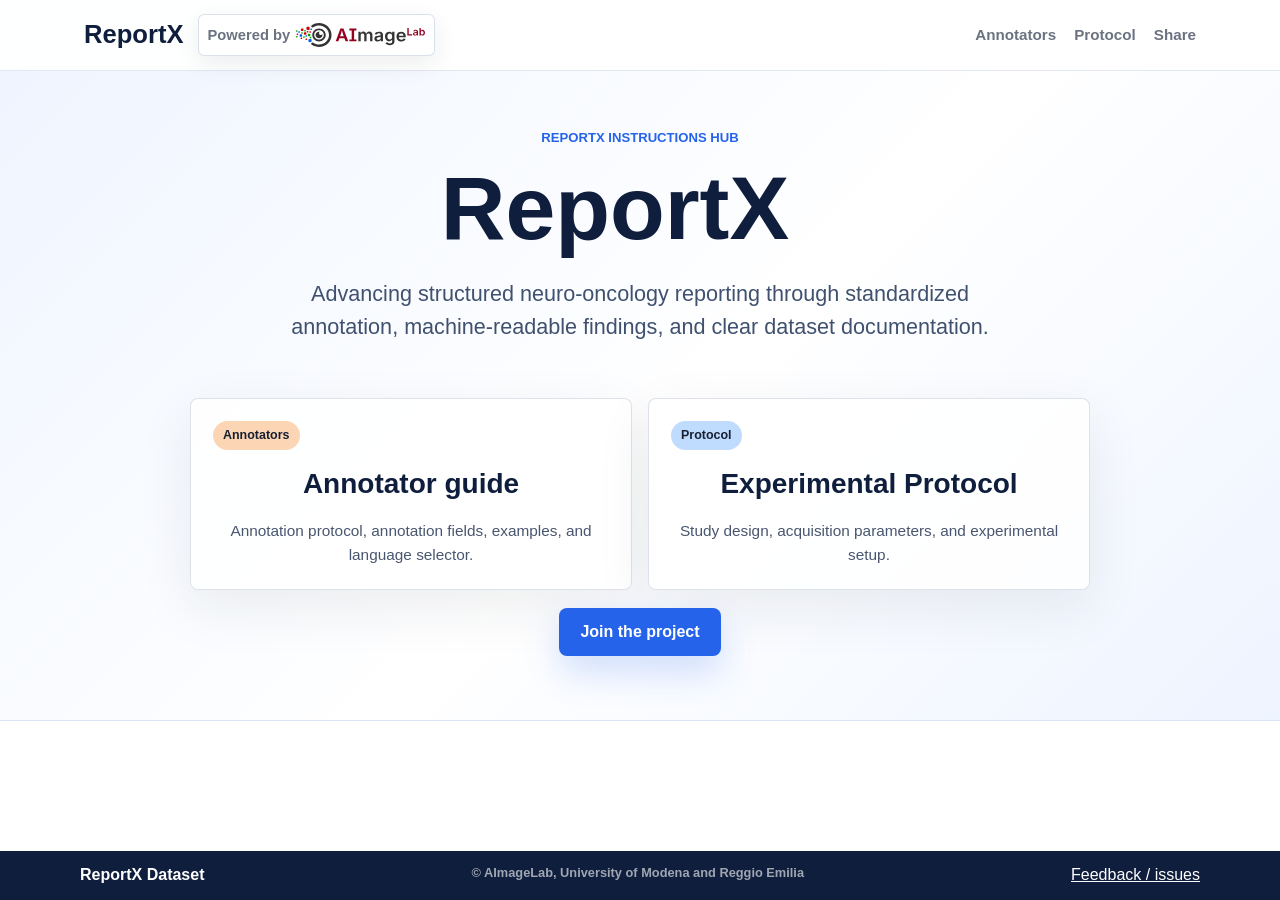
==== commit fd6a4bc2: "minor changes to the apparance. Fixed the language slider" ====
--- a/index.html
+++ b/index.html
@@ -13,6 +13,7 @@
   <body class="home">
     <header class="site-header">
       <nav class="topbar" aria-label="Primary navigation">
+      <div class="topbar-inner">
         <div class="brand-lockup">
           <a class="brand" href="index.html">ReportX</a>
           <a class="powered-by" href="https://aimagelab.unimore.it/" aria-label="Powered by AI Image Lab">
@@ -22,10 +23,11 @@
         </div>
         <div class="nav-links">
           <a href="clinicians.html">Annotators</a>
-          <a href="#">Protocol</a>
+          <a href="experimental-protocol.html">Protocol</a>
           <button class="share-button" type="button" data-share-button>Share</button>
         </div>
-      </nav>
+            </div>
+    </nav>
       <section id="top" class="hero">
         <div class="hero-content">
           <div class="hero-copy">
@@ -41,7 +43,7 @@
                 <strong>Annotator guide</strong>
                 <span>Annotation protocol, annotation fields, examples, and language selector.</span>
               </a>
-              <a class="landing-card protocol-card" href="#">
+              <a class="landing-card protocol-card" href="experimental-protocol.html">
                 <span class="card-kicker">Protocol</span>
                 <strong>Experimental Protocol</strong>
                 <span>Study design, acquisition parameters, and experimental setup.</span>
@@ -379,6 +381,144 @@
             </tbody>
           </table>
         </div>
+        <div class="section-heading" style="margin-top:48px;">
+          <h3 style="font-size:1.25rem;">Field Definitions</h3>
+        </div>
+        <div class="field-grid">
+          <article class="field-item">
+            <div>
+              <span class="field-id">F003</span>
+              <h3>Side of Tumor Center</h3>
+              <p>Anatomical laterality of the tumor center relative to the brain midline: left, right, or midline.</p>
+            </div>
+            <div class="field-img-wrap">
+              <img src="instruction_images/F003_img.png" alt="F003 – Side of Tumor Center">
+            </div>
+          </article>
+          <article class="field-item">
+            <div>
+              <span class="field-id">F005</span>
+              <h3>Enhancement Quality</h3>
+              <p>Qualitative assessment of CET contrast enhancement, including whether it is present and how pronounced it appears.</p>
+            </div>
+            <div class="field-img-wrap">
+              <img src="instruction_images/F005_img.png" alt="F005 – Enhancement Quality">
+            </div>
+          </article>
+          <article class="field-item">
+            <div>
+              <span class="field-id">F010</span>
+              <h3>Definition of the Enhancing Margin</h3>
+              <p>Whether most of the outer enhancing margin is well defined or poorly defined.</p>
+            </div>
+            <div class="field-img-wrap">
+              <img src="instruction_images/F010_img.png" alt="F010 – Definition of the Enhancing Margin">
+            </div>
+          </article>
+          <article class="field-item">
+            <div>
+              <span class="field-id">F011</span>
+              <h3>Definition of the Non-Enhancing Margin</h3>
+              <p>Whether most of the outer non-enhancing component margin is well defined or poorly defined.</p>
+            </div>
+            <div class="field-img-wrap">
+              <img src="instruction_images/F011_img.png" alt="F011 – Definition of the Non-Enhancing Margin">
+            </div>
+          </article>
+          <article class="field-item">
+            <div>
+              <span class="field-id">F012</span>
+              <h3>Intratumoral Hemorrhage</h3>
+              <p>Whether intrinsic hemorrhage is visible anywhere in the tumor matrix.</p>
+            </div>
+            <div class="field-img-wrap">
+              <img src="instruction_images/F012_img.png" alt="F012 – Intratumoral Hemorrhage">
+            </div>
+          </article>
+          <article class="field-item">
+            <div>
+              <span class="field-id">F015</span>
+              <h3>Tumor Heterogeneity</h3>
+              <p>Degree of heterogeneity of the tumor internal architecture.</p>
+            </div>
+          </article>
+          <article class="field-item">
+            <div>
+              <span class="field-id">F018</span>
+              <h3>Number of Lesions</h3>
+              <p>Number of independent lesions observed in the brain.</p>
+            </div>
+          </article>
+          <article class="field-item">
+            <div>
+              <span class="field-id">F019</span>
+              <h3>Type of Lesion</h3>
+              <p>Categorical lesion type: single, multicentric, or multifocal.</p>
+            </div>
+            <div class="field-img-wrap">
+              <img src="instruction_images/F019_img.png" alt="F019 – Type of Lesion">
+            </div>
+          </article>
+          <article class="field-item">
+            <div>
+              <span class="field-id">F020</span>
+              <h3>Ependymal Invasion</h3>
+              <p>Whether the TC abuts an adjacent ependymal surface.</p>
+            </div>
+            <div class="field-img-wrap">
+              <img src="instruction_images/F020_img.png" alt="F020 – Ependymal Invasion">
+            </div>
+          </article>
+          <article class="field-item">
+            <div>
+              <span class="field-id">F021</span>
+              <h3>Depth of TC</h3>
+              <p>Possible values: cortical, subcortical white matter, deep white matter, and basal nuclei.</p>
+            </div>
+          </article>
+          <article class="field-item">
+            <div>
+              <span class="field-id">F022</span>
+              <h3>Tumor Center Macroarea</h3>
+              <p>The macroarea or lobe in which the barycenter lies.</p>
+            </div>
+          </article>
+          <article class="field-item">
+            <div>
+              <span class="field-id">F023</span>
+              <h3>Midline Shift</h3>
+              <p>Shift of the midline caused by the tumor mass, reported in millimeters.</p>
+            </div>
+          </article>
+          <article class="field-item">
+            <div>
+              <span class="field-id">F024</span>
+              <h3>Tumor Shape</h3>
+              <p>Approximate shape of the tumor mass.</p>
+            </div>
+          </article>
+          <article class="field-item">
+            <div>
+              <span class="field-id">F025</span>
+              <h3>Tumor Origin</h3>
+              <p>Likely origin category: periventricular, gyral, or deep white matter.</p>
+            </div>
+          </article>
+          <article class="field-item">
+            <div>
+              <span class="field-id">F026</span>
+              <h3>Tumor Crosses Midline</h3>
+              <p>Whether the tumor crosses the midline.</p>
+            </div>
+          </article>
+          <article class="field-item">
+            <div>
+              <span class="field-id">F027</span>
+              <h3>Subject-Specific Findings</h3>
+              <p>Any subject-specific finding that does not fall under a predefined category.</p>
+            </div>
+          </article>
+        </div>
       </section>
 
       <section id="clinicians-it" class="section clinicians-it-content">
@@ -434,7 +574,9 @@
               <h3>Lato del Centro del Tumore</h3>
               <p>Definito come la lateralità anatomica del centro del tumore in base alla posizione del baricentro del TC rispetto alla linea mediana del cervello, ad esempio sinistra, destra o linea mediana.</p>
             </div>
-            <div class="image-placeholder">F003_lateralita_tumore</div>
+            <div class="field-img-wrap">
+              <img src="instruction_images/F003_img.png" alt="F003 – Lato del Centro del Tumore">
+            </div>
           </article>
           <article class="field-item">
             <div>
@@ -442,7 +584,9 @@
               <h3>Qualità dell'Enhancement</h3>
               <p>Valutazione qualitativa dell'enhancement del contrasto CET, indicando se l'enhancement è presente e quanto appare pronunciato.</p>
             </div>
-            <div class="image-placeholder">F005_qualita_enhancement</div>
+            <div class="field-img-wrap">
+              <img src="instruction_images/F005_img.png" alt="F005 – Qualità dell'Enhancement">
+            </div>
           </article>
           <article class="field-item">
             <div>
@@ -450,7 +594,9 @@
               <h3>Definizione del Margine Enhancing</h3>
               <p>Valuta se la maggior parte del margine esterno dell'enhancement è ben definita o scarsamente definita.</p>
             </div>
-            <div class="image-placeholder">F010_margine_enhancing</div>
+            <div class="field-img-wrap">
+              <img src="instruction_images/F010_img.png" alt="F010 – Definizione del Margine Enhancing">
+            </div>
           </article>
           <article class="field-item">
             <div>
@@ -458,7 +604,9 @@
               <h3>Definizione del Margine Non-Enhancing</h3>
               <p>Valuta se la maggior parte del margine esterno della componente non-enhancing è ben definita o scarsamente definita.</p>
             </div>
-            <div class="image-placeholder">F011_margine_non_enhancing</div>
+            <div class="field-img-wrap">
+              <img src="instruction_images/F011_img.png" alt="F011 – Definizione del Margine Non-Enhancing">
+            </div>
           </article>
           <article class="field-item">
             <div>
@@ -466,7 +614,9 @@
               <h3>Emorragia Intratumorale</h3>
               <p>Valuta se un'emorragia intrinseca è visibile in qualsiasi punto della matrice tumorale.</p>
             </div>
-            <div class="image-placeholder">F012_emorragia_intratumorale</div>
+            <div class="field-img-wrap">
+              <img src="instruction_images/F012_img.png" alt="F012 – Emorragia Intratumorale">
+            </div>
           </article>
           <article class="field-item">
             <div>
@@ -474,7 +624,6 @@
               <h3>Eterogeneità del Tumore</h3>
               <p>Il grado di eterogeneità dell'architettura interna del tumore.</p>
             </div>
-            <div class="image-placeholder">F015_eterogeneita_tumore</div>
           </article>
           <article class="field-item">
             <div>
@@ -482,7 +631,6 @@
               <h3>Numero di Lesioni</h3>
               <p>Numero di lesioni indipendenti osservate nel cervello.</p>
             </div>
-            <div class="image-placeholder">F018_numero_lesioni</div>
           </article>
           <article class="field-item">
             <div>
@@ -490,7 +638,9 @@
               <h3>Tipo di Lesione</h3>
               <p>Variabile categorica che indica il tipo di lesione osservata. Valori possibili: singola, multicentrica o multifocale.</p>
             </div>
-            <div class="image-placeholder">F019_tipo_lesione</div>
+            <div class="field-img-wrap">
+              <img src="instruction_images/F019_img.png" alt="F019 – Tipo di Lesione">
+            </div>
           </article>
           <article class="field-item">
             <div>
@@ -498,7 +648,9 @@
               <h3>Invasione Ependimale</h3>
               <p>Valuta se il TC è a contatto con una superficie ependimale adiacente.</p>
             </div>
-            <div class="image-placeholder">F020_invasione_ependimale</div>
+            <div class="field-img-wrap">
+              <img src="instruction_images/F020_img.png" alt="F020 – Invasione Ependimale">
+            </div>
           </article>
           <article class="field-item">
             <div>
@@ -506,7 +658,6 @@
               <h3>Profondità del TC</h3>
               <p>Determina la profondità del TC. Valori possibili: corticale, sostanza bianca sottocorticale, sostanza bianca profonda e nuclei della base.</p>
             </div>
-            <div class="image-placeholder">F021_profondita_tc</div>
           </article>
           <article class="field-item">
             <div>
@@ -514,7 +665,6 @@
               <h3>Macroarea del Centro del Tumore</h3>
               <p>La macroarea, o lobo, in cui ricade il baricentro, ottenuta utilizzando l'atlante.</p>
             </div>
-            <div class="image-placeholder">F022_macroarea_centro</div>
           </article>
           <article class="field-item">
             <div>
@@ -522,7 +672,6 @@
               <h3>Spostamento della Linea Mediana</h3>
               <p>Lo spostamento della linea mediana causato dalla massa tumorale, in millimetri.</p>
             </div>
-            <div class="image-placeholder">F023_spostamento_linea_mediana</div>
           </article>
           <article class="field-item">
             <div>
@@ -530,7 +679,6 @@
               <h3>Forma del Tumore</h3>
               <p>La forma approssimativa della massa tumorale.</p>
             </div>
-            <div class="image-placeholder">F024_forma_tumore</div>
           </article>
           <article class="field-item">
             <div>
@@ -538,7 +686,6 @@
               <h3>Origine del Tumore</h3>
               <p>Dove origina il tumore, secondo le categorie: Periventricolare, Girale, Sostanza bianca profonda.</p>
             </div>
-            <div class="image-placeholder">F025_origine_tumore</div>
           </article>
           <article class="field-item">
             <div>
@@ -546,7 +693,6 @@
               <h3>Il Tumore Attraversa la Linea Mediana</h3>
               <p>Indica se il tumore attraversa la linea mediana.</p>
             </div>
-            <div class="image-placeholder">F026_crossing_linea_mediana</div>
           </article>
           <article class="field-item">
             <div>
@@ -554,7 +700,6 @@
               <h3>Reperti Specifici del Soggetto</h3>
               <p>Qualsiasi reperto specifico del soggetto che non rientra in alcuna categoria predefinita.</p>
             </div>
-            <div class="image-placeholder">F027_reperti_specifici</div>
           </article>
         </div>
       </section>
@@ -753,6 +898,7 @@
 
     <footer class="footer">
       <p>ReportX Dataset</p>
+      <p class="footer-copy">© AImageLab, University of Modena and Reggio Emilia</p>
       <div class="footer-links">
         <a href="feedback.html">Feedback / issues</a>
       </div>
--- a/styles.css
+++ b/styles.css
@@ -26,7 +26,7 @@
 
 body {
   margin: 0;
-  padding-bottom: 80px;
+  padding-bottom: 52px;
   color: var(--ink);
   background: var(--paper);
   font-family: "Inter", Arial, Helvetica, sans-serif;
@@ -39,28 +39,34 @@
 }
 
 .site-header {
+  padding-top: 64px;
   background: linear-gradient(135deg, #eef4ff 0%, #ffffff 55%, #eef4ff 100%);
   border-bottom: 1px solid var(--line);
 }
 
 .topbar {
-  position: sticky;
+  position: fixed;
   top: 0;
-  z-index: 10;
+  left: 0;
+  right: 0;
+  z-index: 100;
+  display: flex;
+  align-items: center;
+  justify-content: center;
+  min-height: 64px;
+  padding: 14px 0;
+  background: rgba(255, 255, 255, 0.92);
+  border-bottom: 1px solid rgba(216, 222, 234, 0.72);
+  backdrop-filter: blur(14px);
+}
+
+.topbar-inner {
   display: flex;
   align-items: center;
   justify-content: space-between;
   gap: 24px;
-  min-height: 64px;
-  padding: 14px clamp(20px, 5vw, 72px);
   width: min(1280px, calc(100% - 40px));
-  margin: 0 auto;
-  background: rgba(255, 255, 255, 0.92);
-  border-bottom: 1px solid rgba(216, 222, 234, 0.72);
-  border-right: 1px solid rgba(216, 222, 234, 0.72);
-  border-left: 1px solid rgba(216, 222, 234, 0.72);
-  border-radius: 0 0 8px 8px;
-  backdrop-filter: blur(14px);
+  padding: 0 clamp(20px, 5vw, 72px);
 }
 
 .brand {
@@ -331,7 +337,6 @@
 
 body.home main,
 body.page-dataset .hero,
-body.page-clinicians .hero,
 body.page-clinicians .dataset-content,
 body.page-dataset .clinicians-it-content,
 body.page-dataset .clinicians-en-content,
@@ -384,6 +389,45 @@
   cursor: pointer;
 }
 
+.top-language-switch {
+  display: inline-grid;
+  grid-template-columns: repeat(2, minmax(90px, 1fr));
+  gap: 4px;
+  margin-left: 8px;
+  padding: 4px;
+  border: 1px solid var(--line);
+  border-radius: 999px;
+  background: #ffffff;
+}
+
+.top-language-switch label {
+  display: grid;
+  place-items: center;
+  min-height: 34px;
+  padding: 0 12px;
+  border-radius: 999px;
+  color: var(--muted);
+  font-size: 0.85rem;
+  font-weight: 800;
+  cursor: pointer;
+}
+
+body.page-protocol .nav-links,
+body.page-clinicians .nav-links {
+  align-items: center;
+  flex-wrap: nowrap;
+  gap: 8px 14px;
+}
+
+body.page-protocol .nav-links a,
+body.page-protocol .share-button,
+body.page-clinicians .nav-links a,
+body.page-clinicians .share-button {
+  display: inline-flex;
+  align-items: center;
+  min-height: 34px;
+}
+
 #lang-it:checked + label,
 #lang-en:checked + label {
   color: #ffffff;
@@ -398,6 +442,19 @@
 body.page-clinicians[data-lang="it"] .lang-copy-en,
 body.page-clinicians[data-lang="en"] .lang-copy-it {
   display: none;
+}
+
+body.page-protocol[data-lang="it"] .protocol-en-content,
+body.page-protocol[data-lang="en"] .protocol-it-content {
+  display: none;
+}
+
+body.page-protocol[data-lang="it"] #lang-it + label,
+body.page-protocol[data-lang="en"] #lang-en + label,
+body.page-clinicians[data-lang="it"] #lang-it + label,
+body.page-clinicians[data-lang="en"] #lang-en + label {
+  color: #ffffff;
+  background: var(--dark);
 }
 
 .section-heading {
@@ -506,6 +563,10 @@
   margin: 10px 0 0;
   color: #48566f;
   font-size: 0.95rem;
+}
+
+.field-item > div:only-child {
+  grid-column: 1 / -1;
 }
 
 .image-placeholder {
@@ -525,6 +586,142 @@
   word-break: break-word;
 }
 
+.field-img-wrap {
+  background: #fff;
+  border: 1px solid var(--line);
+  border-radius: 6px;
+  display: flex;
+  flex-direction: column;
+  align-items: center;
+  justify-content: center;
+  min-height: 100px;
+  padding: 8px;
+  cursor: zoom-in;
+  position: relative;
+}
+
+.field-img-inner {
+  width: 100%;
+  border-radius: 4px;
+  overflow: hidden;
+  flex-shrink: 0;
+}
+
+/* Hover overlay with centered expand icon */
+.field-img-inner {
+  position: relative;
+}
+
+.field-img-inner::after {
+  content: "⤢";
+  position: absolute;
+  inset: 0;
+  display: flex;
+  align-items: center;
+  justify-content: center;
+  font-size: 1.6rem;
+  color: #fff;
+  background: rgba(15, 23, 42, 0.38);
+  opacity: 0;
+  transition: opacity 0.18s ease;
+  pointer-events: none;
+}
+
+.field-img-wrap:hover .field-img-inner::after {
+  opacity: 1;
+}
+
+.field-img-wrap img {
+  max-height: 110px;
+  width: 100%;
+  object-fit: contain;
+  display: block;
+  transition: transform 0.18s ease;
+}
+
+.field-img-wrap:hover img {
+  transform: scale(1.03);
+}
+
+.img-labels {
+  display: flex;
+  flex-wrap: wrap;
+  gap: 5px;
+  justify-content: center;
+  margin-top: 8px;
+  position: relative;
+  z-index: 1;
+}
+
+.img-labels span {
+  font-size: 0.72rem;
+  font-weight: 600;
+  color: #48566f;
+  background: #f1f5f9;
+  border: 1px solid #e2e8f0;
+  border-radius: 4px;
+  padding: 2px 7px;
+  white-space: nowrap;
+}
+
+/* Lightbox overlay */
+.img-lightbox {
+  position: fixed;
+  inset: 0;
+  z-index: 9999;
+  background: rgba(0, 0, 0, 0.72);
+  display: flex;
+  align-items: center;
+  justify-content: center;
+  cursor: zoom-out;
+  animation: lb-in 0.18s ease;
+}
+
+@keyframes lb-in {
+  from { opacity: 0; }
+  to   { opacity: 1; }
+}
+
+.img-lightbox-box {
+  background: #fff;
+  border-radius: 10px;
+  padding: 16px 16px 12px;
+  box-shadow: 0 24px 80px rgba(0,0,0,0.45);
+  display: flex;
+  flex-direction: column;
+  align-items: center;
+  gap: 12px;
+  max-width: min(90vw, 900px);
+}
+
+.img-lightbox-box img {
+  max-width: 100%;
+  max-height: 75vh;
+  object-fit: contain;
+  display: block;
+}
+
+.img-labels:has(span[data-weight]) {
+  width: 100%;
+  justify-content: space-between;
+}
+
+.img-labels span[data-weight="1"] { flex: 1; text-align: center; }
+.img-labels span[data-weight="2"] { flex: 2; text-align: center; }
+.img-labels span[data-weight="3"] { flex: 3; text-align: center; }
+
+.img-labels--lightbox {
+  width: 100%;
+  justify-content: space-between;
+}
+
+.img-labels--lightbox span {
+  font-size: 0.85rem;
+  padding: 4px 12px;
+  flex: 1;
+  text-align: center;
+}
+
 .prose {
   max-width: 940px;
   color: #354159;
@@ -843,7 +1040,7 @@
   display: flex;
   justify-content: space-between;
   gap: 20px;
-  padding: 28px max(clamp(20px, 5vw, 72px), calc((100vw - 1120px) / 2));
+  padding: 12px max(clamp(20px, 5vw, 72px), calc((100vw - 1120px) / 2));
   color: #ffffff;
   background: var(--dark);
 }
@@ -851,6 +1048,12 @@
 .footer p {
   margin: 0;
   font-weight: 800;
+}
+
+.footer-copy {
+  font-size: 0.8rem;
+  font-weight: 400;
+  opacity: 0.6;
 }
 
 .footer-links {
@@ -862,6 +1065,10 @@
 @media (max-width: 980px) {
   .hero-content {
     grid-template-columns: 1fr;
+  }
+
+  body.page-protocol .nav-links {
+    flex-wrap: wrap;
   }
 
   .landing-links,
@@ -890,6 +1097,15 @@
     justify-content: flex-start;
   }
 
+  .top-language-switch {
+    width: 100%;
+    margin-left: 0;
+  }
+
+  .top-language-switch label {
+    min-height: 40px;
+  }
+
   .hero {
     min-height: auto;
   }
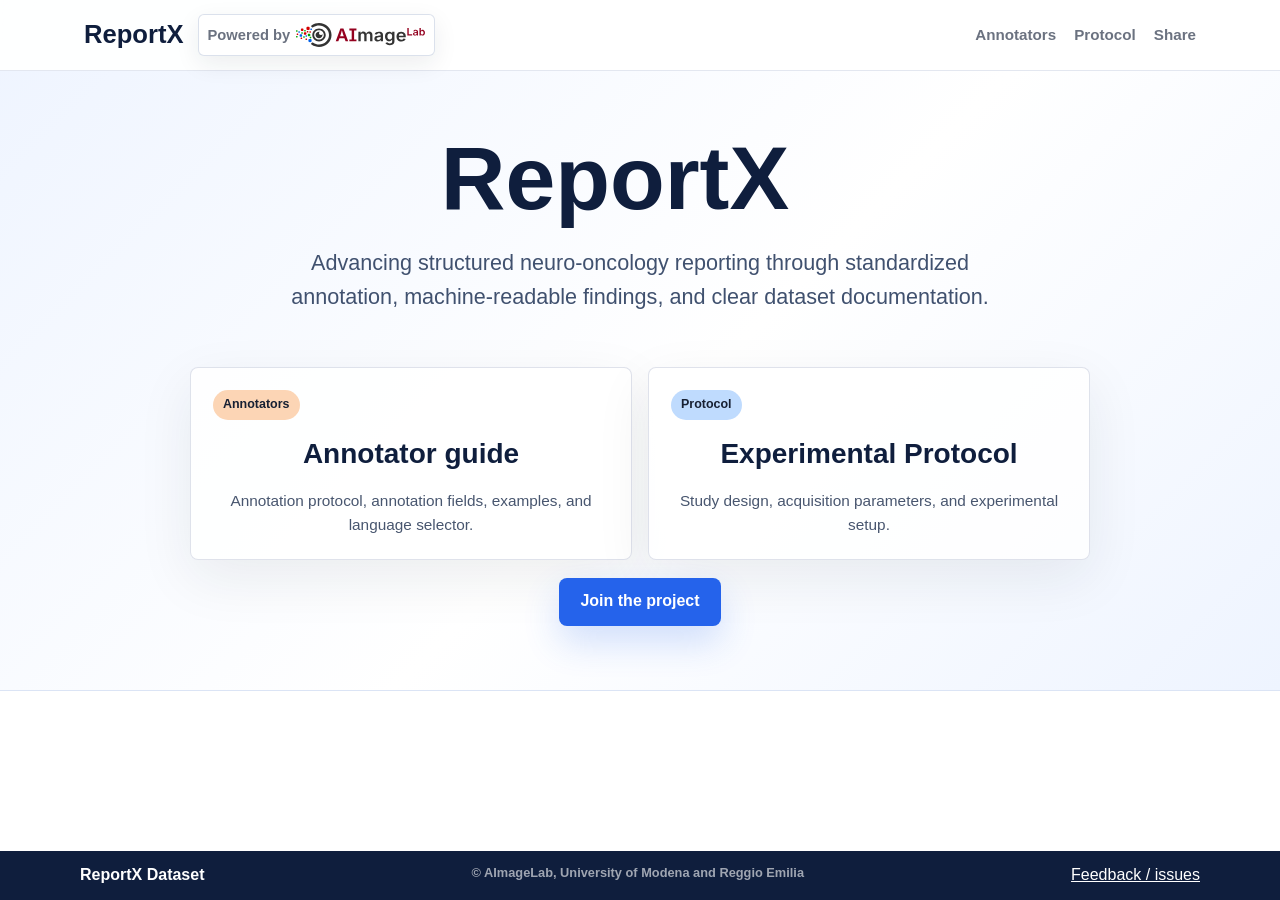
==== commit 05d88b9d: "added videos to the website" ====
--- a/index.html
+++ b/index.html
@@ -31,7 +31,6 @@
       <section id="top" class="hero">
         <div class="hero-content">
           <div class="hero-copy">
-            <p class="eyebrow">ReportX instructions hub</p>
           <h1>ReportX</h1>
           <p>
             Advancing structured neuro-oncology reporting through standardized
@@ -58,7 +57,6 @@
     <main>
       <section id="dataset-release" class="section dataset-content">
         <div class="section-heading">
-          <p class="eyebrow">Reference</p>
           <h2>Tumor Region Legend</h2>
         </div>
         <div class="table-wrap">
@@ -97,7 +95,6 @@
 
       <section class="section dataset-content">
         <div class="section-heading">
-          <p class="eyebrow">Template</p>
           <h2>Field Definitions</h2>
         </div>
         <div class="table-wrap wide-table">
@@ -280,7 +277,6 @@
 
       <section id="clinicians-en" class="section alt clinicians-en-content">
         <div class="section-heading">
-          <p class="eyebrow">Annotator guide</p>
           <h2>Annotators Version in English</h2>
           <p>Free-text reporting instructions and annotator-facing fields translated from the Italian annotation guide.</p>
         </div>
@@ -523,7 +519,6 @@
 
       <section id="clinicians-it" class="section clinicians-it-content">
         <div class="section-heading">
-          <p class="eyebrow">Versione italiana</p>
           <h2>Template del Dataset ReportX</h2>
           <p>Definizione strutturata dei campi del dataset per la refertazione su ToothFairy4M.</p>
         </div>
@@ -564,7 +559,6 @@
 
       <section class="section clinicians-it-content">
         <div class="section-heading">
-          <p class="eyebrow">Campi di annotazione</p>
           <h2>Definizione dei Campi</h2>
         </div>
         <div class="field-grid">
@@ -706,7 +700,6 @@
 
       <section id="protocol" class="section alt clinicians-it-content">
         <div class="section-heading">
-          <p class="eyebrow">Annotazione</p>
           <h2>Protocollo di Annotazione</h2>
         </div>
         <div class="prose">
@@ -718,7 +711,6 @@
 
       <section class="section clinicians-it-content">
         <div class="section-heading">
-          <p class="eyebrow">Classificazione</p>
           <h2>Multifocale, Multicentrico, Singolo</h2>
           <p>Nel protocollo sono definiti criteri specifici e oggettivi per classificare una lesione come singola, multifocale o multicentrica. ED è indicato in rosso, NETC in verde ed ET in blu.</p>
         </div>
@@ -771,7 +763,6 @@
 
       <section id="example" class="section alt clinicians-it-content">
         <div class="section-heading">
-          <p class="eyebrow">Esempio</p>
           <h2>Esempio di Referto Originale</h2>
           <p>Il referto di esempio rappresenta il modello da seguire per la compilazione.</p>
         </div>
@@ -786,7 +777,6 @@
 
       <section class="section clinicians-it-content">
         <div class="section-heading">
-          <p class="eyebrow">Mapping</p>
           <h2>Referto Scomposto secondo il Template</h2>
           <p>Questa scomposizione mostra come ciascun campo del template trovi una corrispondenza nel testo libero.</p>
         </div>
@@ -887,11 +877,16 @@
 
       <section class="section alt clinicians-it-content">
         <div class="section-heading">
-          <p class="eyebrow">Piattaforma</p>
-          <h2>Utilizzo della piattaforma ToothFairy4M</h2>
+          <h2>Utilizzo della piattaforma Yggdrasil</h2>
         </div>
         <div class="prose">
-          <p>Lorem ipsum dolor sit amet, consectetur adipiscing elit, sed do eiusmod tempor incidunt ut labore et dolore magna aliqua. Ut enim ad minim veniam, quis nostrum exercitationem ullamco laboriosam, nisi ut aliquid ex ea commodi consequatur.</p>
+          <p>La piattaforma di annotazione è disponibile su <a class="platform-link" href="https://yggdrasil.ing.unimore.it" target="_blank" rel="noopener">yggdrasil.ing.unimore.it</a>.</p>
+          <p>Tutto il lavoro di refertazione verrà fatto sulla piattaforma Yggdrasil.</p>
+          <p>Per qualsiasi problema, contattare <a href="mailto:reportx@unimore.it">reportx@unimore.it</a>.</p>
+        </div>
+        <p class="video-label">Ecco un breve tutorial:</p>
+        <div class="video-wrap">
+          <video controls width="100%" poster="assets/yggdrasil.png" src="videos/reportx_ita.mov"></video>
         </div>
       </section>
     </main>
--- a/styles.css
+++ b/styles.css
@@ -732,6 +732,33 @@
   margin: 0 0 16px;
 }
 
+.platform-link {
+  font-size: 1.3rem;
+  font-weight: 700;
+}
+
+.video-label {
+  max-width: 940px;
+  margin-top: 16px;
+  margin-left: auto;
+  margin-right: auto;
+  color: #354159;
+  font-weight: 700;
+}
+
+.video-wrap {
+  max-width: 940px;
+  margin-top: 8px;
+}
+
+.video-wrap video {
+  display: block;
+  width: 100%;
+  border: 1px solid var(--line);
+  border-radius: 8px;
+  background: #000;
+}
+
 .feedback-note {
   max-width: 940px;
   margin: 22px auto 0;
@@ -740,6 +767,17 @@
   border-radius: 8px;
   color: #354159;
   background: #ffffff;
+  font-weight: 700;
+}
+
+.highlight-note {
+  max-width: 940px;
+  margin: 22px auto 0;
+  padding: 14px 16px;
+  border: 1px solid var(--primary);
+  border-radius: 8px;
+  color: var(--dark);
+  background: var(--light);
   font-weight: 700;
 }
 
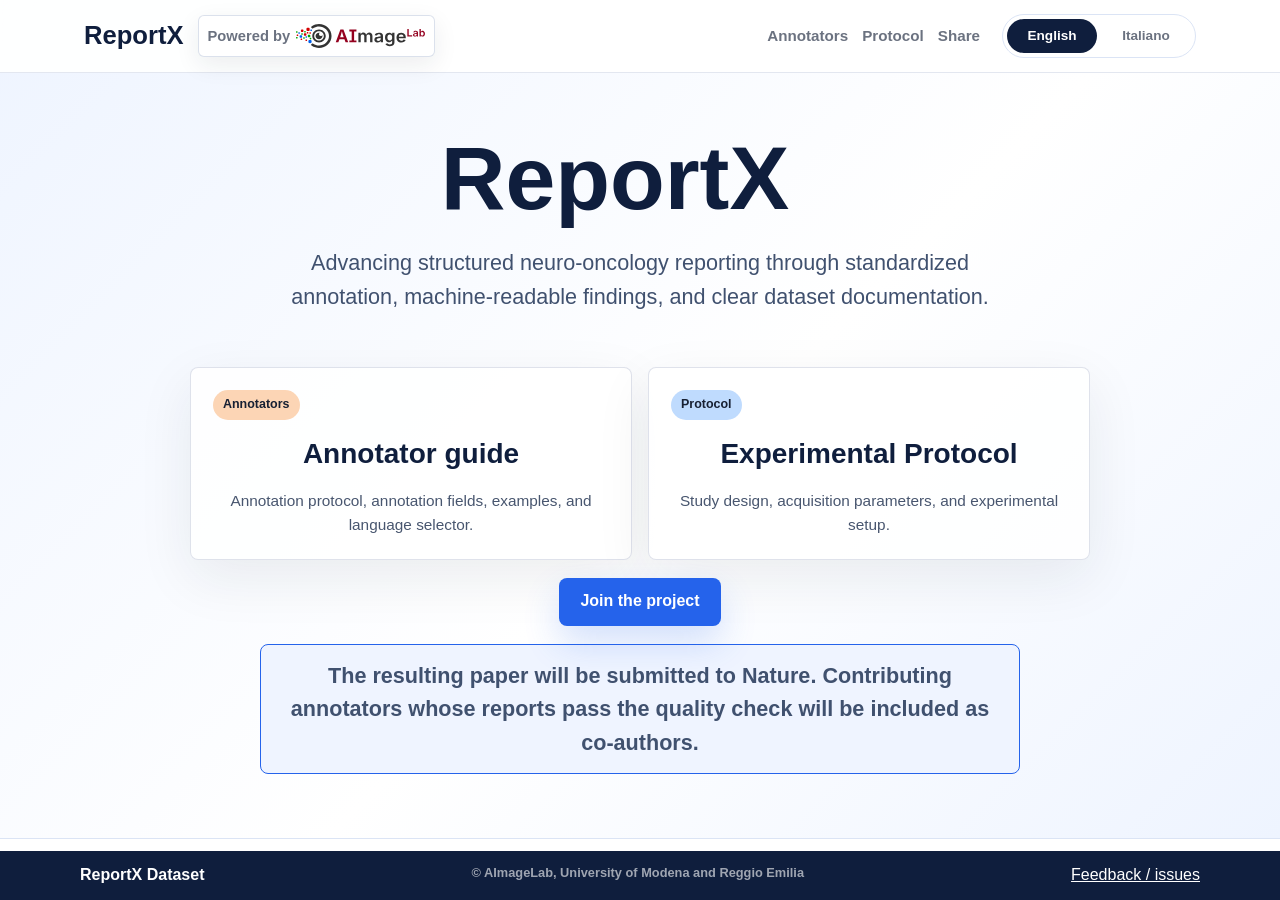
==== commit 357f81cf: "minor fixes" ====
--- a/index.html
+++ b/index.html
@@ -10,7 +10,7 @@
     >
     <link rel="stylesheet" href="styles.css">
   </head>
-  <body class="home">
+  <body class="home" data-lang="en">
     <header class="site-header">
       <nav class="topbar" aria-label="Primary navigation">
       <div class="topbar-inner">
@@ -25,6 +25,12 @@
           <a href="clinicians.html">Annotators</a>
           <a href="experimental-protocol.html">Protocol</a>
           <button class="share-button" type="button" data-share-button>Share</button>
+          <div class="top-language-switch" aria-label="Language selector">
+            <input class="lang-radio" type="radio" name="language" id="lang-en" checked>
+            <label for="lang-en">English</label>
+            <input class="lang-radio" type="radio" name="language" id="lang-it">
+            <label for="lang-it">Italiano</label>
+          </div>
         </div>
             </div>
     </nav>
@@ -49,6 +55,7 @@
               </a>
             </div>
             <a class="join-button" href="join.html">Join the project</a>
+            <p class="highlight-note">The resulting paper will be submitted to <strong>Nature</strong>. Contributing annotators whose reports pass the quality check will be included as co-authors.</p>
           </div>
         </div>
       </section>
--- a/styles.css
+++ b/styles.css
@@ -412,17 +412,13 @@
   cursor: pointer;
 }
 
-body.page-protocol .nav-links,
-body.page-clinicians .nav-links {
-  align-items: center;
-  flex-wrap: nowrap;
+.nav-links {
+  align-items: center;
   gap: 8px 14px;
 }
 
-body.page-protocol .nav-links a,
-body.page-protocol .share-button,
-body.page-clinicians .nav-links a,
-body.page-clinicians .share-button {
+.nav-links a,
+.share-button {
   display: inline-flex;
   align-items: center;
   min-height: 34px;
@@ -434,25 +430,23 @@
   background: var(--dark);
 }
 
-body.page-clinicians[data-lang="it"] .clinicians-en-content,
-body.page-clinicians[data-lang="en"] .clinicians-it-content {
+body[data-lang="it"] .clinicians-en-content,
+body[data-lang="en"] .clinicians-it-content {
   display: none;
 }
 
-body.page-clinicians[data-lang="it"] .lang-copy-en,
-body.page-clinicians[data-lang="en"] .lang-copy-it {
+body[data-lang="it"] .lang-copy-en,
+body[data-lang="en"] .lang-copy-it {
   display: none;
 }
 
-body.page-protocol[data-lang="it"] .protocol-en-content,
-body.page-protocol[data-lang="en"] .protocol-it-content {
+body[data-lang="it"] .protocol-en-content,
+body[data-lang="en"] .protocol-it-content {
   display: none;
 }
 
-body.page-protocol[data-lang="it"] #lang-it + label,
-body.page-protocol[data-lang="en"] #lang-en + label,
-body.page-clinicians[data-lang="it"] #lang-it + label,
-body.page-clinicians[data-lang="en"] #lang-en + label {
+body[data-lang="it"] #lang-it + label,
+body[data-lang="en"] #lang-en + label {
   color: #ffffff;
   background: var(--dark);
 }
@@ -1105,7 +1099,7 @@
     grid-template-columns: 1fr;
   }
 
-  body.page-protocol .nav-links {
+  .nav-links {
     flex-wrap: wrap;
   }
 
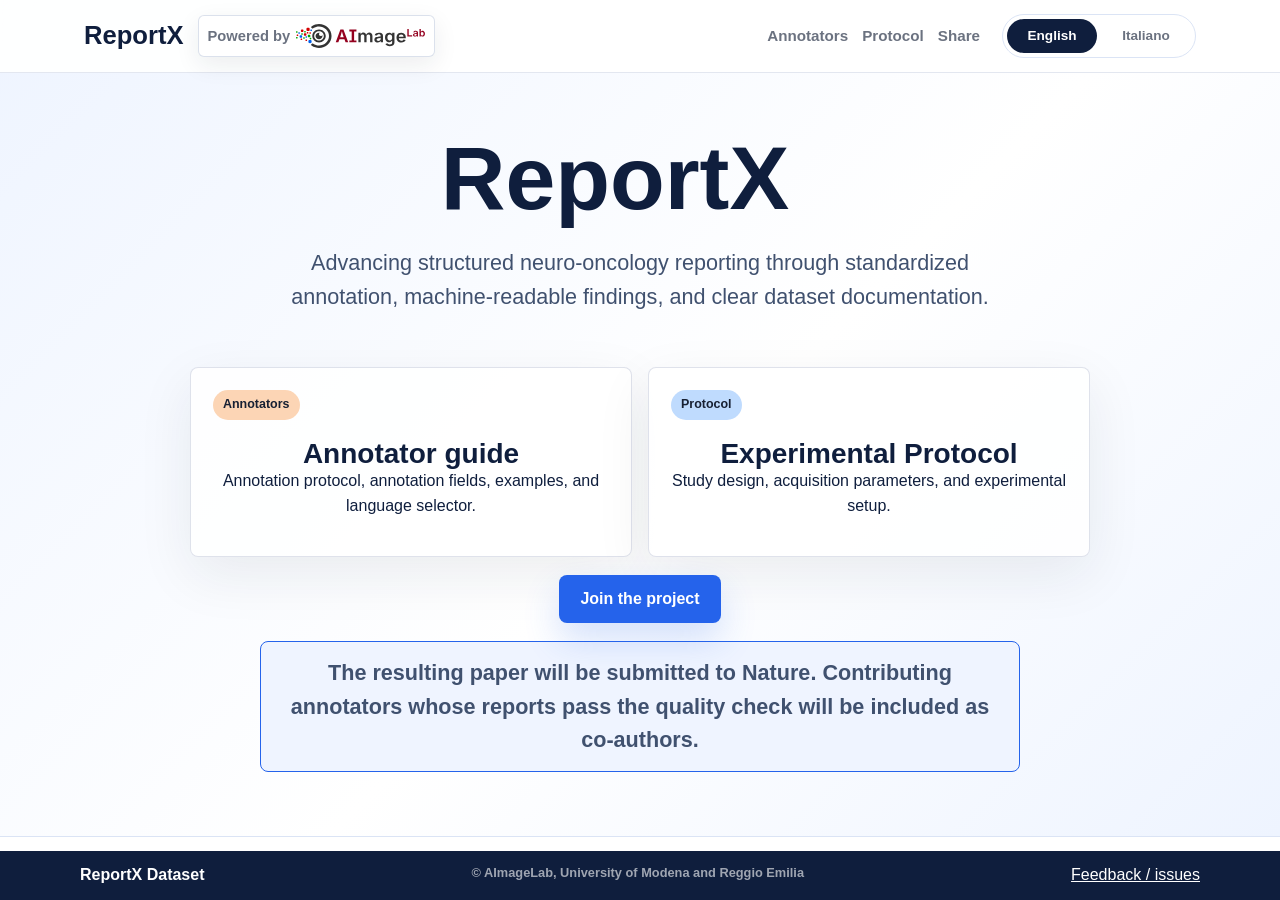
==== commit 6e558dfb: "added the missing italian translations" ====
--- a/index.html
+++ b/index.html
@@ -22,9 +22,9 @@
           </a>
         </div>
         <div class="nav-links">
-          <a href="clinicians.html">Annotators</a>
-          <a href="experimental-protocol.html">Protocol</a>
-          <button class="share-button" type="button" data-share-button>Share</button>
+          <a href="clinicians.html"><span class="lang-copy-en">Annotators</span><span class="lang-copy-it">Annotatori</span></a>
+          <a href="experimental-protocol.html"><span class="lang-copy-en">Protocol</span><span class="lang-copy-it">Protocollo</span></a>
+          <button class="share-button" type="button" data-share-button><span class="lang-copy-en">Share</span><span class="lang-copy-it">Condividi</span></button>
           <div class="top-language-switch" aria-label="Language selector">
             <input class="lang-radio" type="radio" name="language" id="lang-en" checked>
             <label for="lang-en">English</label>
@@ -38,24 +38,39 @@
         <div class="hero-content">
           <div class="hero-copy">
           <h1>ReportX</h1>
-          <p>
+          <p class="lang-copy-en">
             Advancing structured neuro-oncology reporting through standardized
             annotation, machine-readable findings, and clear dataset documentation.
           </p>
+          <p class="lang-copy-it">
+            Un progetto per la refertazione strutturata in neuro-oncologia tramite
+            annotazione standardizzata, reperti leggibili automaticamente e documentazione
+            chiara del dataset.
+          </p>
             <div class="landing-links" aria-label="Documentation entry points">
               <a class="landing-card clinician-card" href="clinicians.html">
-                <span class="card-kicker">Annotators</span>
-                <strong>Annotator guide</strong>
-                <span>Annotation protocol, annotation fields, examples, and language selector.</span>
+                <span class="card-kicker lang-copy-en">Annotators</span>
+                <span class="card-kicker lang-copy-it">Annotatori</span>
+                <strong class="lang-copy-en">Annotator guide</strong>
+                <strong class="lang-copy-it">Guida all'annotazione</strong>
+                <span class="lang-copy-en">Annotation protocol, annotation fields, examples, and language selector.</span>
+                <span class="lang-copy-it">Protocollo di annotazione, campi, esempi e selettore della lingua.</span>
               </a>
               <a class="landing-card protocol-card" href="experimental-protocol.html">
-                <span class="card-kicker">Protocol</span>
-                <strong>Experimental Protocol</strong>
-                <span>Study design, acquisition parameters, and experimental setup.</span>
+                <span class="card-kicker lang-copy-en">Protocol</span>
+                <span class="card-kicker lang-copy-it">Protocollo</span>
+                <strong class="lang-copy-en">Experimental Protocol</strong>
+                <strong class="lang-copy-it">Protocollo Sperimentale</strong>
+                <span class="lang-copy-en">Study design, acquisition parameters, and experimental setup.</span>
+                <span class="lang-copy-it">Disegno dello studio, parametri di acquisizione e setup sperimentale.</span>
               </a>
             </div>
-            <a class="join-button" href="join.html">Join the project</a>
-            <p class="highlight-note">The resulting paper will be submitted to <strong>Nature</strong>. Contributing annotators whose reports pass the quality check will be included as co-authors.</p>
+            <a class="join-button" href="join.html">
+              <span class="lang-copy-en">Join the project</span>
+              <span class="lang-copy-it">Unisciti al progetto</span>
+            </a>
+            <p class="highlight-note lang-copy-en">The resulting paper will be submitted to <strong>Nature</strong>. Contributing annotators whose reports pass the quality check will be included as co-authors.</p>
+            <p class="highlight-note lang-copy-it">Il paper risultante verrà sottomesso a <strong>Nature</strong>. Gli annotatori i cui referti superano il controllo qualità saranno inclusi come co-autori.</p>
           </div>
         </div>
       </section>
